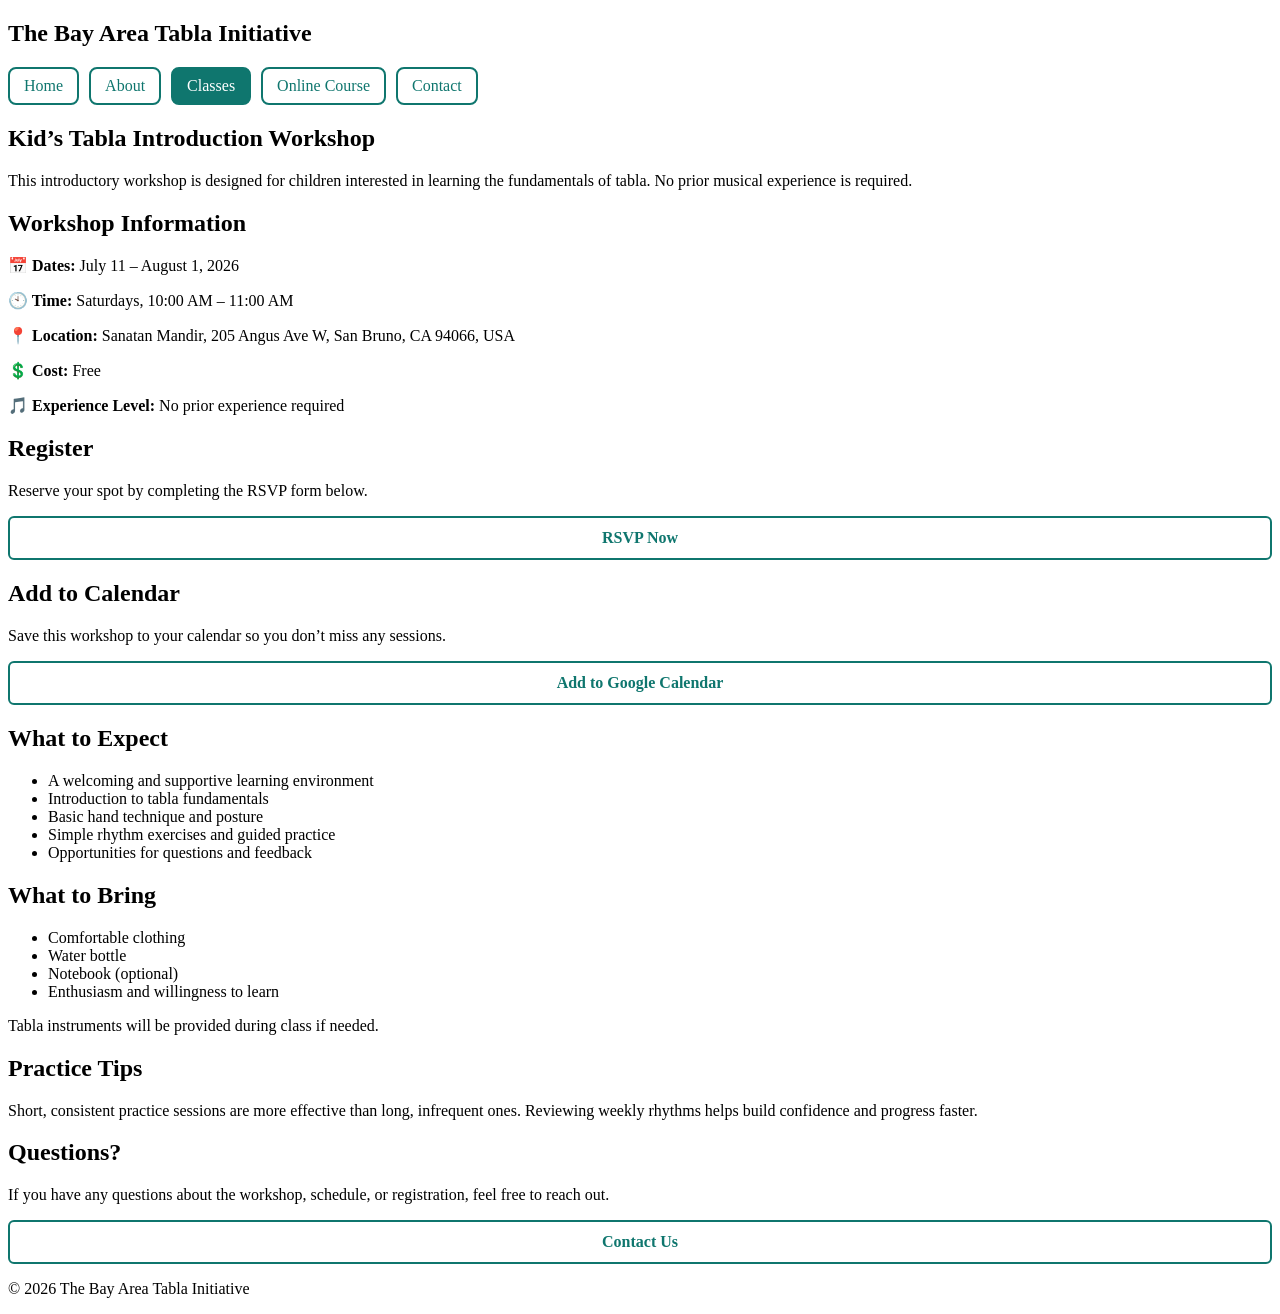
==== class-details.html @ 7f8983ab "Add files via upload" ====
<!DOCTYPE html>
<html lang="en">
<head>
  <meta charset="UTF-8">
  <meta name="viewport" content="width=device-width, initial-scale=1.0">

  <title>Class Details</title>

  <link rel="stylesheet" href="css/style.css">

  <style>
    :root {
      --accent: #0f766e;
    }

    .top-nav {
      display: flex;
      gap: 10px;
      flex-wrap: wrap;
      margin-top: 10px;
    }

    .top-nav a {
      display: inline-block;
      padding: 8px 14px;
      border: 2px solid var(--accent);
      border-radius: 8px;
      text-decoration: none;
      color: var(--accent);
      font-weight: 500;
      transition: 0.2s ease;
    }

    .top-nav a:hover {
      background: var(--accent);
      color: white;
    }

    .top-nav a.active {
      background: var(--accent);
      color: white;
      border-color: var(--accent);
    }

    .button-group {
      display: flex;
      flex-direction: column;
      gap: 12px;
      margin-top: 12px;
    }

    .button {
      display: inline-block;
      padding: 11px 16px;
      border-radius: 6px;
      font-weight: 600;
      text-align: center;
      text-decoration: none;
      cursor: pointer;
      transition: 0.2s ease;

      background: transparent;
      color: var(--accent);
      border: 2px solid var(--accent);
    }

    .button:hover {
      background: var(--accent);
      color: white;
    }
  </style>
</head>

<body>

<header>
  <div class="container">

    <h2 class="logo">The Bay Area Tabla Initiative</h2>

    <nav class="top-nav">
      <a href="index.html">Home</a>
      <a href="about.html">About</a>
      <a href="classes.html" class="active">Classes</a>
      <a href="video-course.html">Online Course</a>
      <a href="contact.html">Contact</a>
    </nav>

  </div>
</header>

<section class="page container">

  <h1>Kid’s Tabla Introduction Workshop</h1>

  <p>
    This introductory workshop is designed for children interested in learning the fundamentals of tabla.
    No prior musical experience is required.
  </p>

  <div class="card">

    <h2>Workshop Information</h2>

    <p><strong>📅 Dates:</strong> July 11 – August 1, 2026</p>
    <p><strong>🕙 Time:</strong> Saturdays, 10:00 AM – 11:00 AM</p>
    <p><strong>📍 Location:</strong> Sanatan Mandir, 205 Angus Ave W, San Bruno, CA 94066, USA</p>
    <p><strong>💲 Cost:</strong> Free</p>
    <p><strong>🎵 Experience Level:</strong> No prior experience required</p>

  </div>

  <div class="card">

    <h2>Register</h2>

    <p>Reserve your spot by completing the RSVP form below.</p>

    <div class="button-group">
      <a href="https://docs.google.com/forms/d/e/1FAIpQLSdytJOM2w0bUhGbhed3VSJXlwYV1W7b4aD1RBfQXOoZvUHRUg/viewform?usp=header"
         class="button"
         target="_blank"
         rel="noopener noreferrer">
        RSVP Now
      </a>
    </div>

  </div>

  <div class="card">

    <h2>Add to Calendar</h2>

    <p>Save this workshop to your calendar so you don’t miss any sessions.</p>

    <div class="button-group">
      <a class="button"
         target="_blank"
         rel="noopener noreferrer"
         href="https://calendar.google.com/calendar/render?action=TEMPLATE&text=Kid%27s%20Tabla%20Introduction%20Workshop&dates=20260711T100000/20260711T110000&location=Sanatan%20Mandir%2C%20205%20Angus%20Ave%20W%2C%20San%20Bruno%2C%20CA%2094066%2C%20USA&details=Kid%27s%20Tabla%20Introduction%20Workshop%20-%20Saturdays%2010-11am%2C%20July%2011%20to%20August%201%2C%202026.%20Free%204-week%20intro%20workshop%20for%20kids%20at%20Sanatan%20Mandir.&recur=RRULE:FREQ=WEEKLY;BYDAY=SA;UNTIL=20260801T170000Z">
        Add to Google Calendar
      </a>
    </div>

  </div>

  <div class="card">

    <h2>What to Expect</h2>

    <ul>
      <li>A welcoming and supportive learning environment</li>
      <li>Introduction to tabla fundamentals</li>
      <li>Basic hand technique and posture</li>
      <li>Simple rhythm exercises and guided practice</li>
      <li>Opportunities for questions and feedback</li>
    </ul>

  </div>

  <div class="card">

    <h2>What to Bring</h2>

    <ul>
      <li>Comfortable clothing</li>
      <li>Water bottle</li>
      <li>Notebook (optional)</li>
      <li>Enthusiasm and willingness to learn</li>
    </ul>

    <p>Tabla instruments will be provided during class if needed.</p>

  </div>

  <div class="card">

    <h2>Practice Tips</h2>

    <p>
      Short, consistent practice sessions are more effective than long, infrequent ones.
      Reviewing weekly rhythms helps build confidence and progress faster.
    </p>

  </div>

  <div class="card">

    <h2>Questions?</h2>

    <p>If you have any questions about the workshop, schedule, or registration, feel free to reach out.</p>

    <div class="button-group">
      <a href="contact.html" class="button">
        Contact Us
      </a>
    </div>

  </div>

</section>

<footer>
  <p>© 2026 The Bay Area Tabla Initiative</p>
</footer>

</body>
</html>
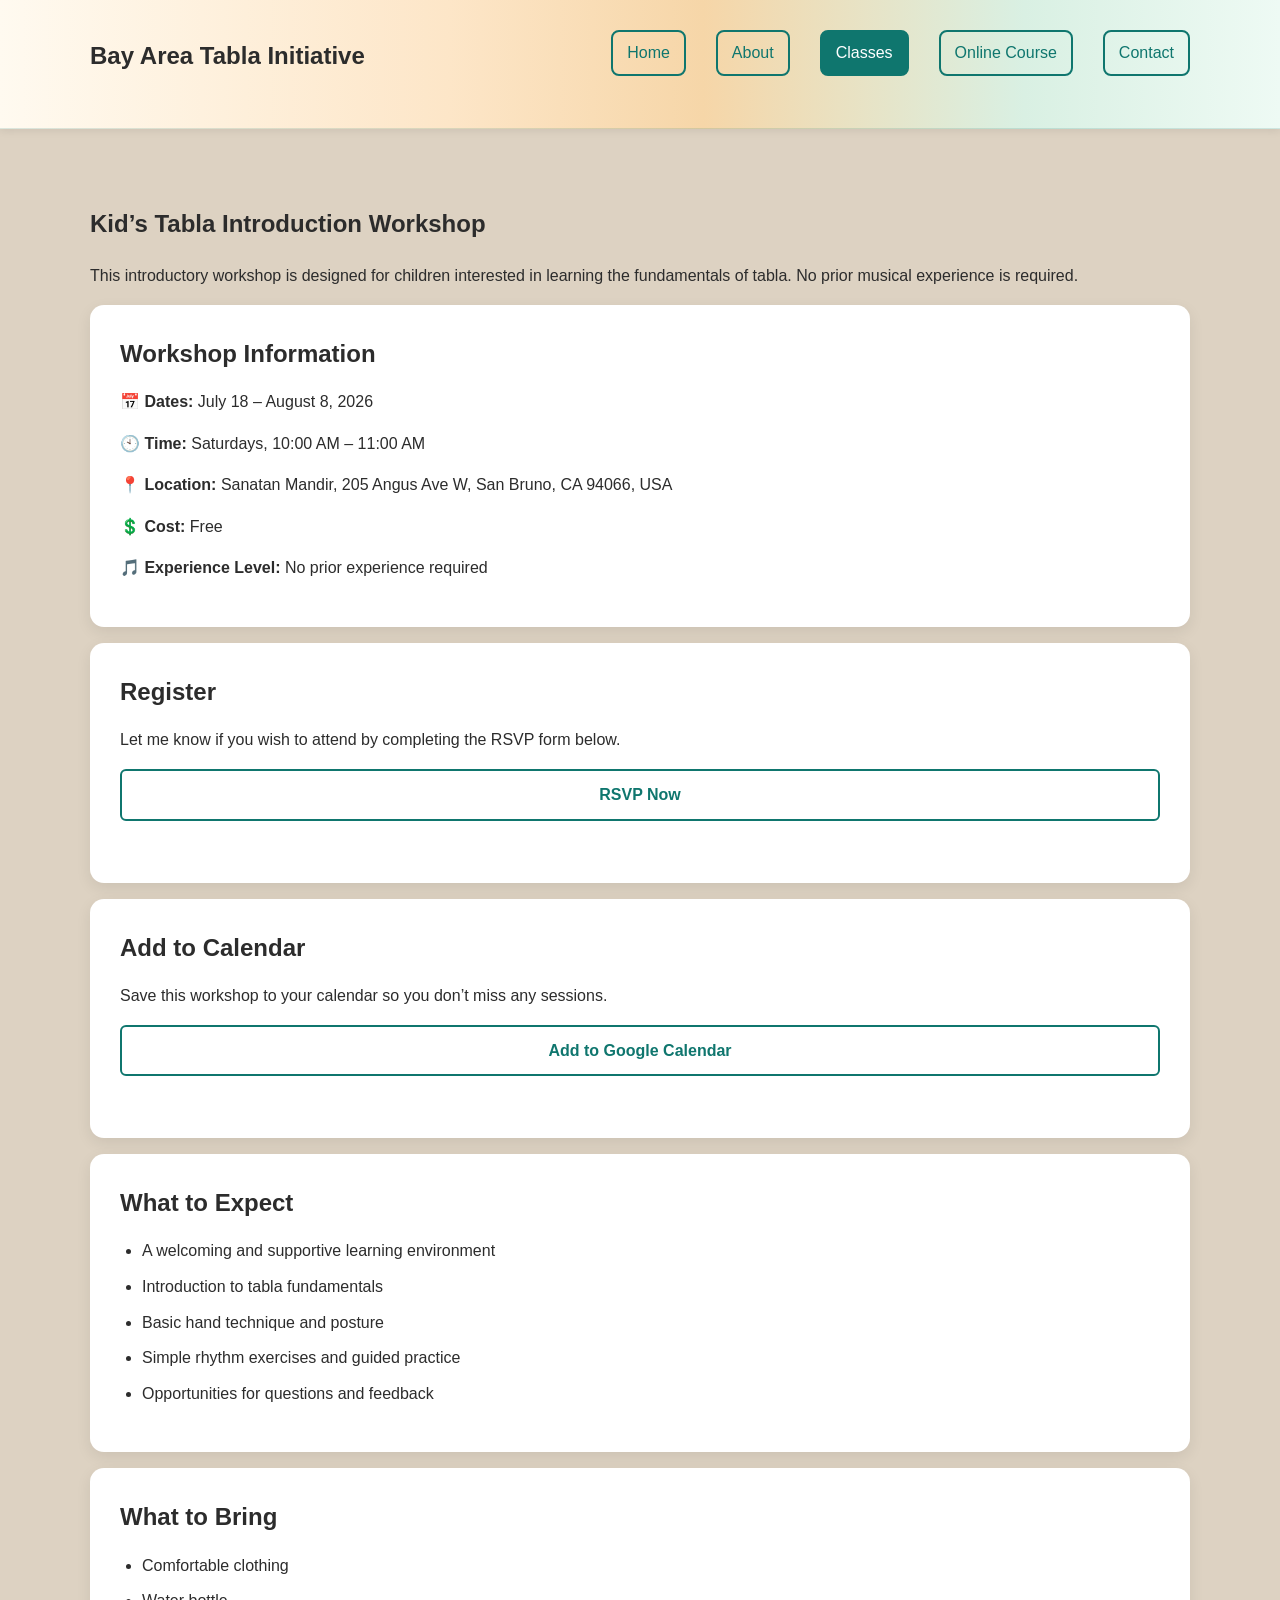
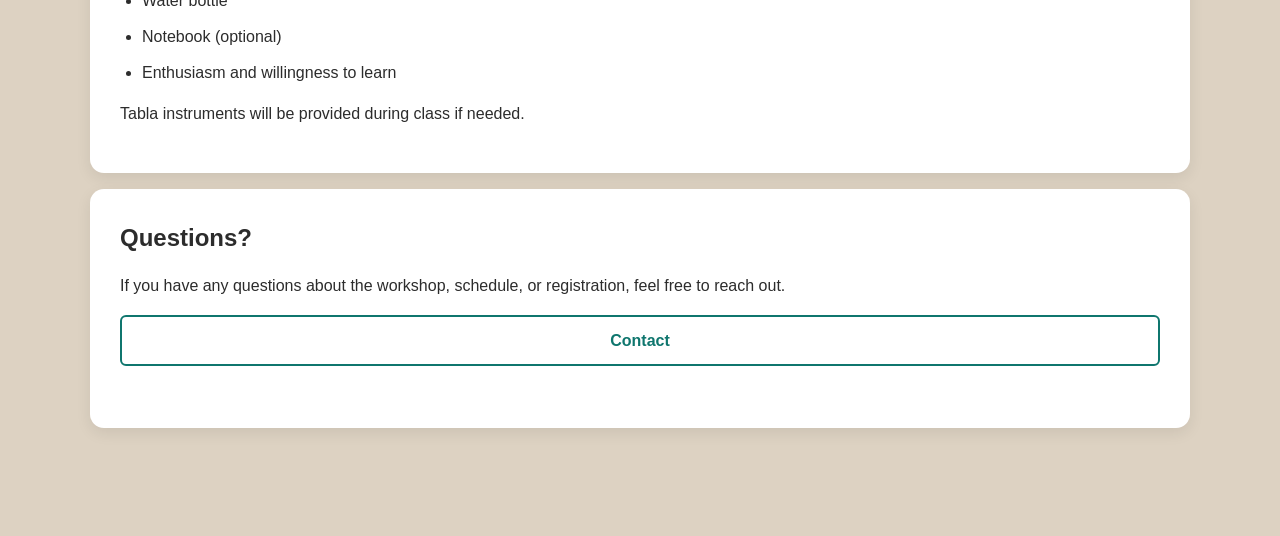
==== commit 2b440822: "Update class-details.html" ====
--- a/class-details.html
+++ b/class-details.html
@@ -76,7 +76,7 @@
 <header>
   <div class="container">
 
-    <h2 class="logo">The Bay Area Tabla Initiative</h2>
+    <h2 class="logo">Bay Area Tabla Initiative</h2>
 
     <nav class="top-nav">
       <a href="index.html">Home</a>
@@ -102,7 +102,7 @@
 
     <h2>Workshop Information</h2>
 
-    <p><strong>📅 Dates:</strong> July 11 – August 1, 2026</p>
+    <p><strong>📅 Dates:</strong> July 18 – August 8, 2026</p>
     <p><strong>🕙 Time:</strong> Saturdays, 10:00 AM – 11:00 AM</p>
     <p><strong>📍 Location:</strong> Sanatan Mandir, 205 Angus Ave W, San Bruno, CA 94066, USA</p>
     <p><strong>💲 Cost:</strong> Free</p>
@@ -114,7 +114,7 @@
 
     <h2>Register</h2>
 
-    <p>Reserve your spot by completing the RSVP form below.</p>
+    <p>Let me know if you wish to attend by completing the RSVP form below.</p>
 
     <div class="button-group">
       <a href="https://docs.google.com/forms/d/e/1FAIpQLSdytJOM2w0bUhGbhed3VSJXlwYV1W7b4aD1RBfQXOoZvUHRUg/viewform?usp=header"
@@ -137,7 +137,7 @@
       <a class="button"
          target="_blank"
          rel="noopener noreferrer"
-         href="https://calendar.google.com/calendar/render?action=TEMPLATE&text=Kid%27s%20Tabla%20Introduction%20Workshop&dates=20260711T100000/20260711T110000&location=Sanatan%20Mandir%2C%20205%20Angus%20Ave%20W%2C%20San%20Bruno%2C%20CA%2094066%2C%20USA&details=Kid%27s%20Tabla%20Introduction%20Workshop%20-%20Saturdays%2010-11am%2C%20July%2011%20to%20August%201%2C%202026.%20Free%204-week%20intro%20workshop%20for%20kids%20at%20Sanatan%20Mandir.&recur=RRULE:FREQ=WEEKLY;BYDAY=SA;UNTIL=20260801T170000Z">
+         href="https://calendar.google.com/calendar/render?action=TEMPLATE&text=Kid%27s%20Tabla%20Introduction%20Workshop&dates=20260718T100000/20260718T110000&location=Sanatan%20Mandir%2C%20205%20Angus%20Ave%20W%2C%20San%20Bruno%2C%20CA%2094066%2C%20USA&details=Kid%27s%20Tabla%20Introduction%20Workshop%20-%20Saturdays%2010-11am%2C%20July%2011%20to%20August%201%2C%202026.%20Free%204-week%20intro%20workshop%20for%20kids%20at%20Sanatan%20Mandir.&recur=RRULE:FREQ=WEEKLY;BYDAY=SA;UNTIL=20260808T170000Z">
         Add to Google Calendar
       </a>
     </div>
@@ -173,16 +173,6 @@
 
   </div>
 
-  <div class="card">
-
-    <h2>Practice Tips</h2>
-
-    <p>
-      Short, consistent practice sessions are more effective than long, infrequent ones.
-      Reviewing weekly rhythms helps build confidence and progress faster.
-    </p>
-
-  </div>
 
   <div class="card">
 
@@ -192,17 +182,11 @@
 
     <div class="button-group">
       <a href="contact.html" class="button">
-        Contact Us
+        Contact
       </a>
     </div>
 
   </div>
 
-</section>
-
-<footer>
-  <p>© 2026 The Bay Area Tabla Initiative</p>
-</footer>
-
 </body>
-</html>+</html>
--- a/css/style.css
+++ b/css/style.css
@@ -0,0 +1,144 @@
+/* ---------- COLORS ---------- */
+
+:root{
+    --primary:#0f766e;
+    --secondary:#0f766e;
+    --accent:#f4b942;
+    --background:#ddd2c2;
+    --text:#2c2c2c;
+}
+
+/* ---------- GENERAL ---------- */
+
+*{
+    margin:0;
+    padding:0;
+    box-sizing:border-box;
+    margin-bottom: 16px;
+}
+
+body{
+    font-family:Arial, Helvetica, sans-serif;
+    background:var(--background);
+    color:var(--text);
+    line-height:1.6;
+}
+
+.container{
+    width:90%;
+    max-width:1100px;
+    margin:auto;
+}
+
+/* ---------- HEADER ---------- */
+
+header{
+    background: linear-gradient(
+        90deg,
+        #fffaf0 0%,     /* soft warm ivory */
+        #fde6c8 35%,    /* light saffron */
+        #f6d6a8 55%,    /* muted orange */
+        #d9f0e3 80%,    /* soft green */
+        #eefaf4 100%    /* very light green */
+    );
+    box-shadow:0 2px 8px rgba(0,0,0,.08);
+    border-bottom: 1px solid rgba(15,118,110,0.15);
+}
+
+header .container{
+    display:flex;
+    justify-content:space-between;
+    align-items:center;
+    padding:20px 0;
+}
+
+nav a{
+    text-decoration:none;
+    margin-left:20px;
+    color:var(--text);
+    font-weight:bold;
+}
+
+nav a:hover{
+    color:var(--primary);
+}
+
+/* ---------- HERO ---------- */
+
+.hero{
+    background:
+        linear-gradient(rgba(0,0,0,0.45), rgba(0,0,0,0.45)),
+        url("../images/hero.png");
+
+    background-size: cover;
+    background-position: center;
+    color: white;
+    text-align: center;
+    padding: 120px 20px;
+}
+
+.hero h1{
+    font-size:3rem;
+}
+
+.hero p{
+    max-width:650px;
+    margin:20px auto;
+}
+
+.button{
+    display:inline-block;
+    background:white;
+    color:var(--primary);
+    padding:14px 28px;
+    border-radius:30px;
+    text-decoration:none;
+    font-weight:bold;
+}
+
+.button:hover{
+    transform:translateY(-2px);
+}
+
+/* ---------- CARDS ---------- */
+
+.cards{
+    display:grid;
+    grid-template-columns:repeat(auto-fit,minmax(250px,1fr));
+    gap:25px;
+    margin:60px auto;
+}
+
+.card{
+    background:white;
+    padding:30px;
+    border-radius:14px;
+    box-shadow:0 5px 15px rgba(0,0,0,.08);
+}
+
+.page{
+    padding:60px 0;
+}
+
+.page h1{
+    margin-bottom:20px;
+}
+
+/* ---------- FOOTER ---------- */
+
+footer{
+    margin-top:60px;
+    background:#222;
+    color:white;
+    text-align:center;
+    padding:25px;
+}
+.card ul{
+    margin-top:15px;
+    padding-left:22px;
+}
+
+.card li{
+    margin-bottom:10px;
+    line-height:1.6;
+}
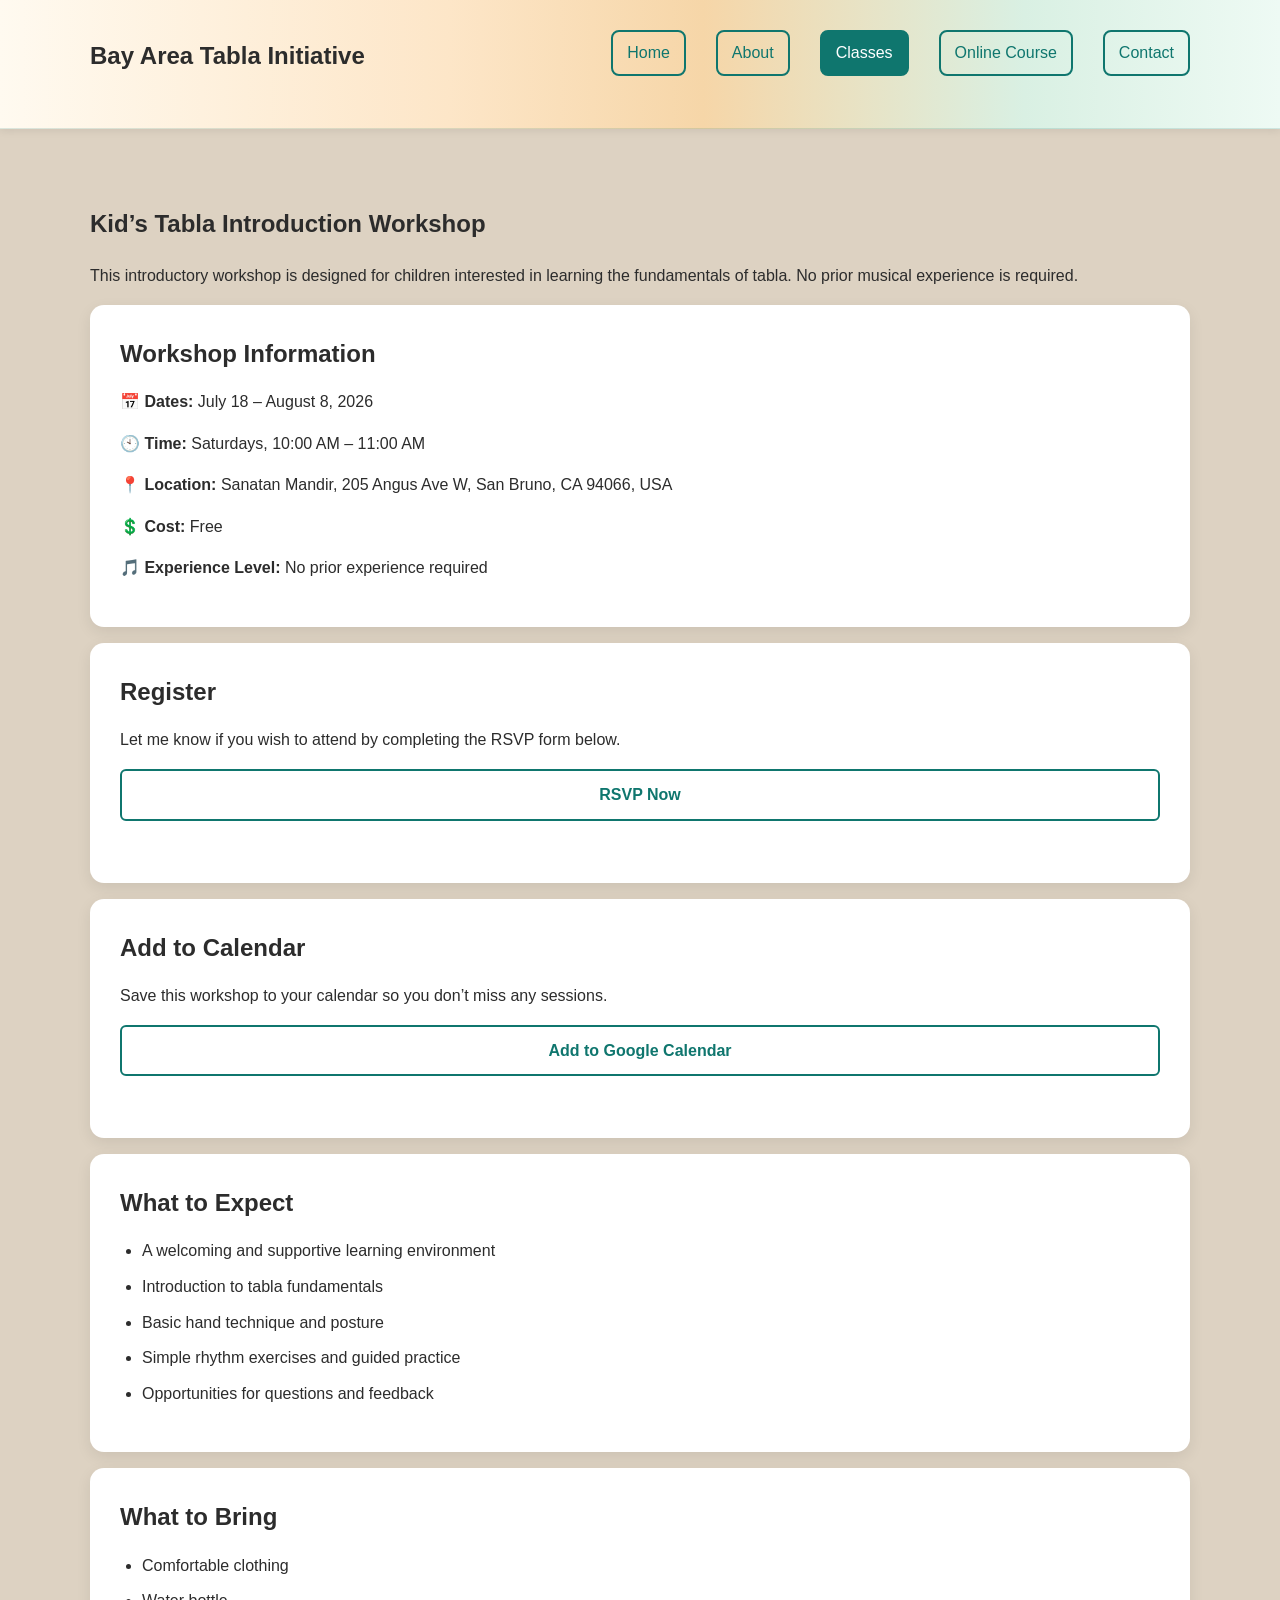
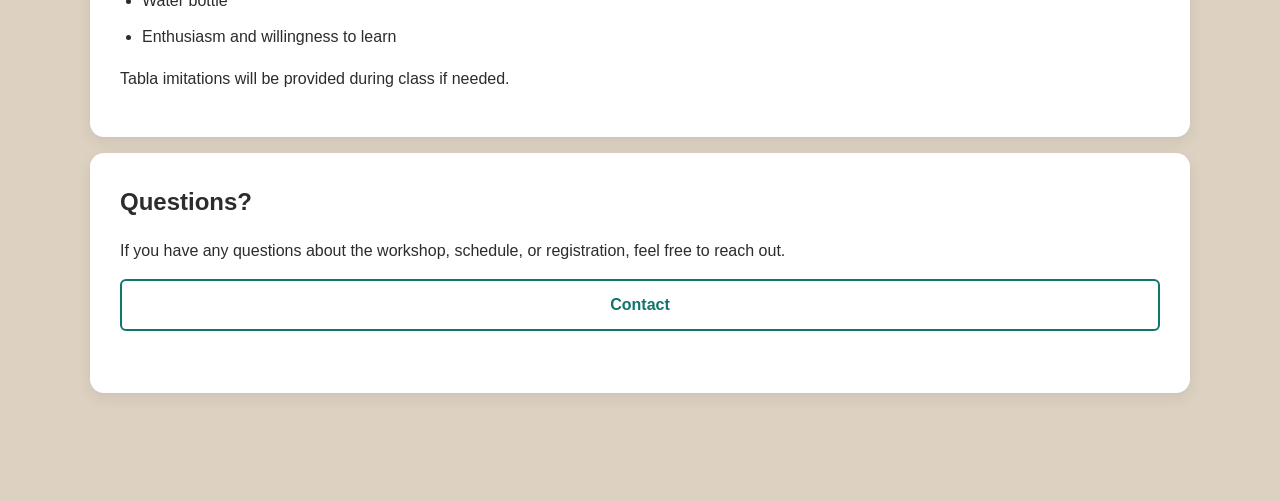
==== commit 163748bd: "Update class-details.html" ====
--- a/class-details.html
+++ b/class-details.html
@@ -165,11 +165,10 @@
     <ul>
       <li>Comfortable clothing</li>
       <li>Water bottle</li>
-      <li>Notebook (optional)</li>
       <li>Enthusiasm and willingness to learn</li>
     </ul>
 
-    <p>Tabla instruments will be provided during class if needed.</p>
+    <p>Tabla imitations will be provided during class if needed.</p>
 
   </div>
 
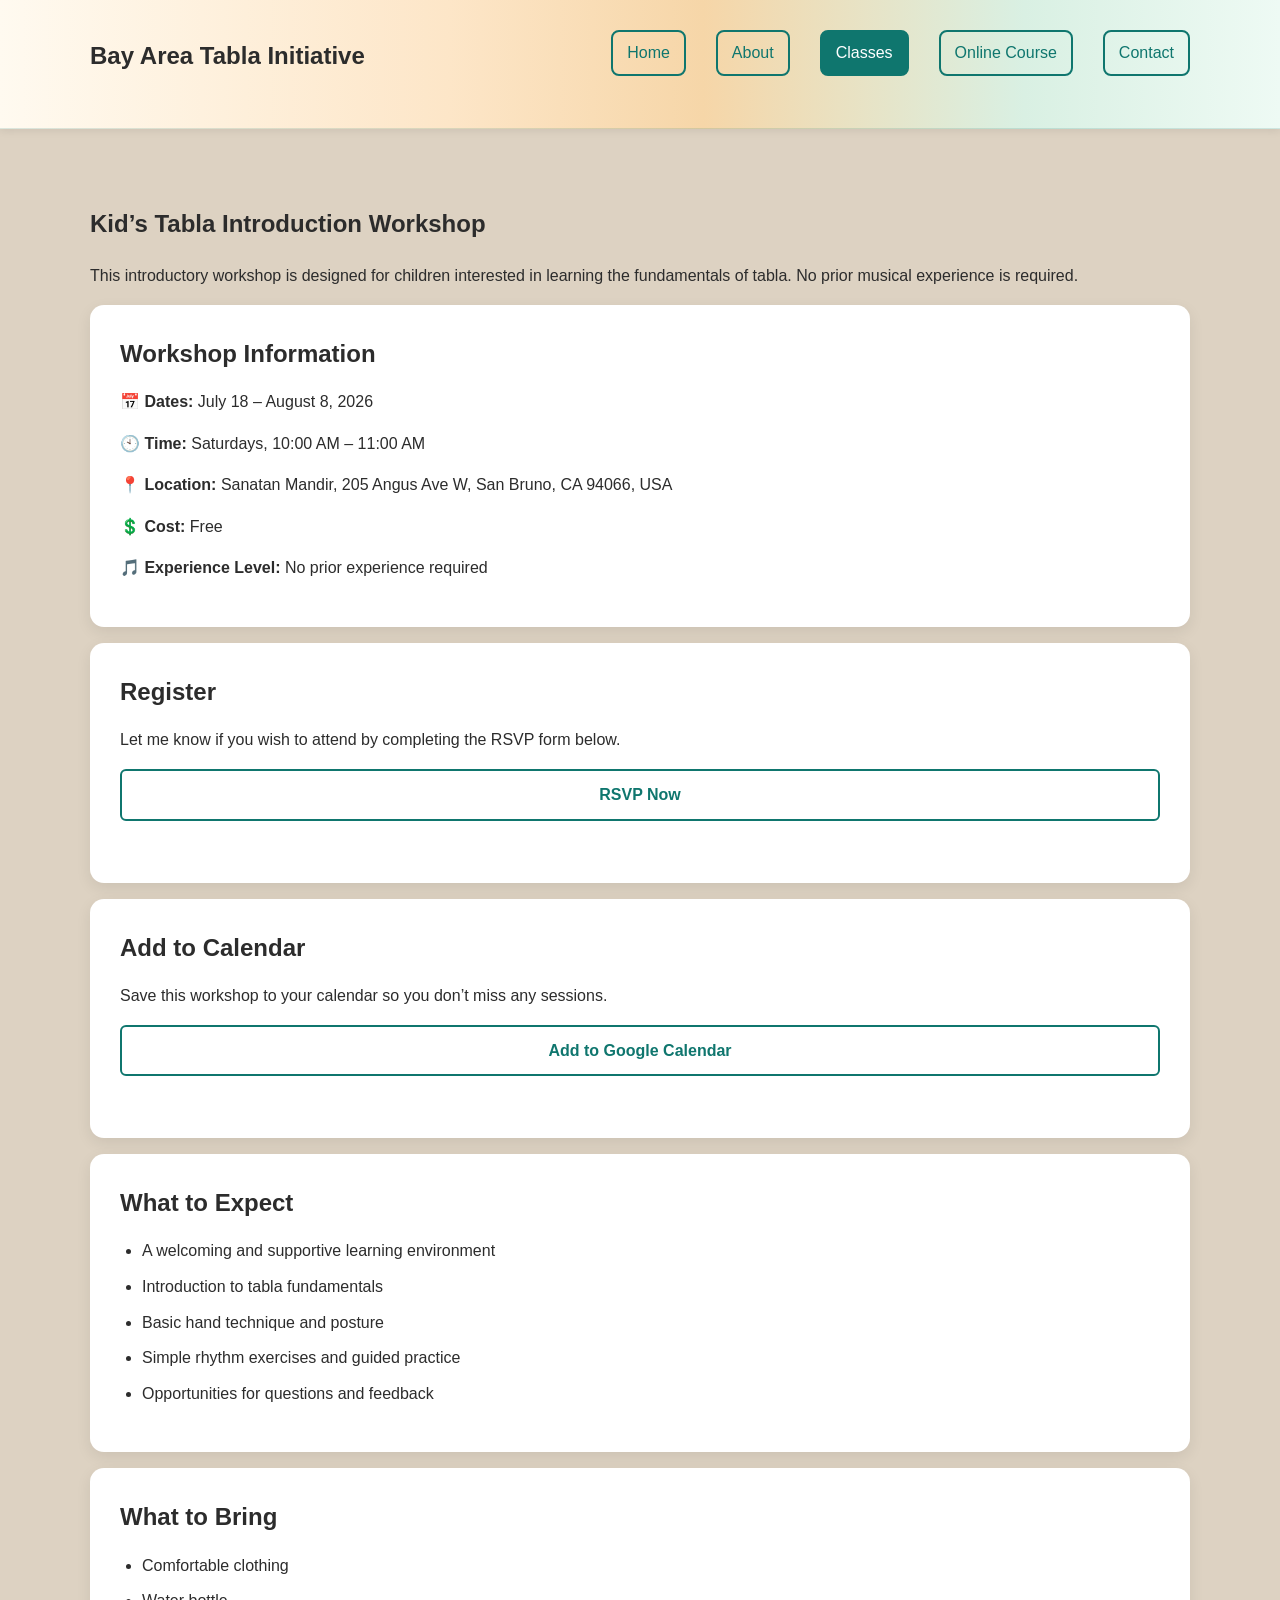
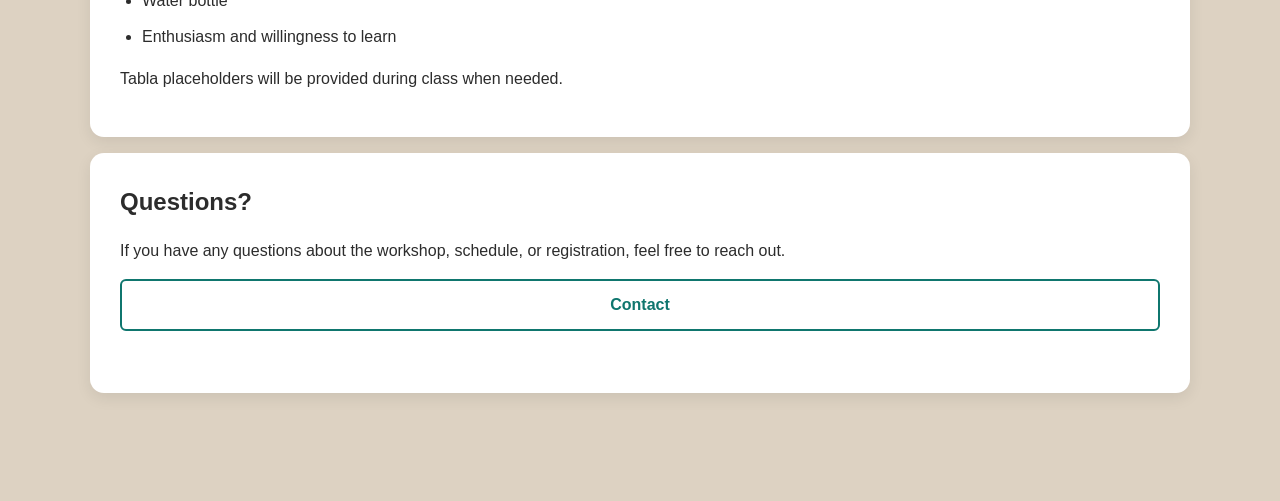
==== commit 617e1698: "Update class-details.html" ====
--- a/class-details.html
+++ b/class-details.html
@@ -168,7 +168,7 @@
       <li>Enthusiasm and willingness to learn</li>
     </ul>
 
-    <p>Tabla imitations will be provided during class if needed.</p>
+    <p>Tabla placeholders will be provided during class when needed.</p>
 
   </div>
 
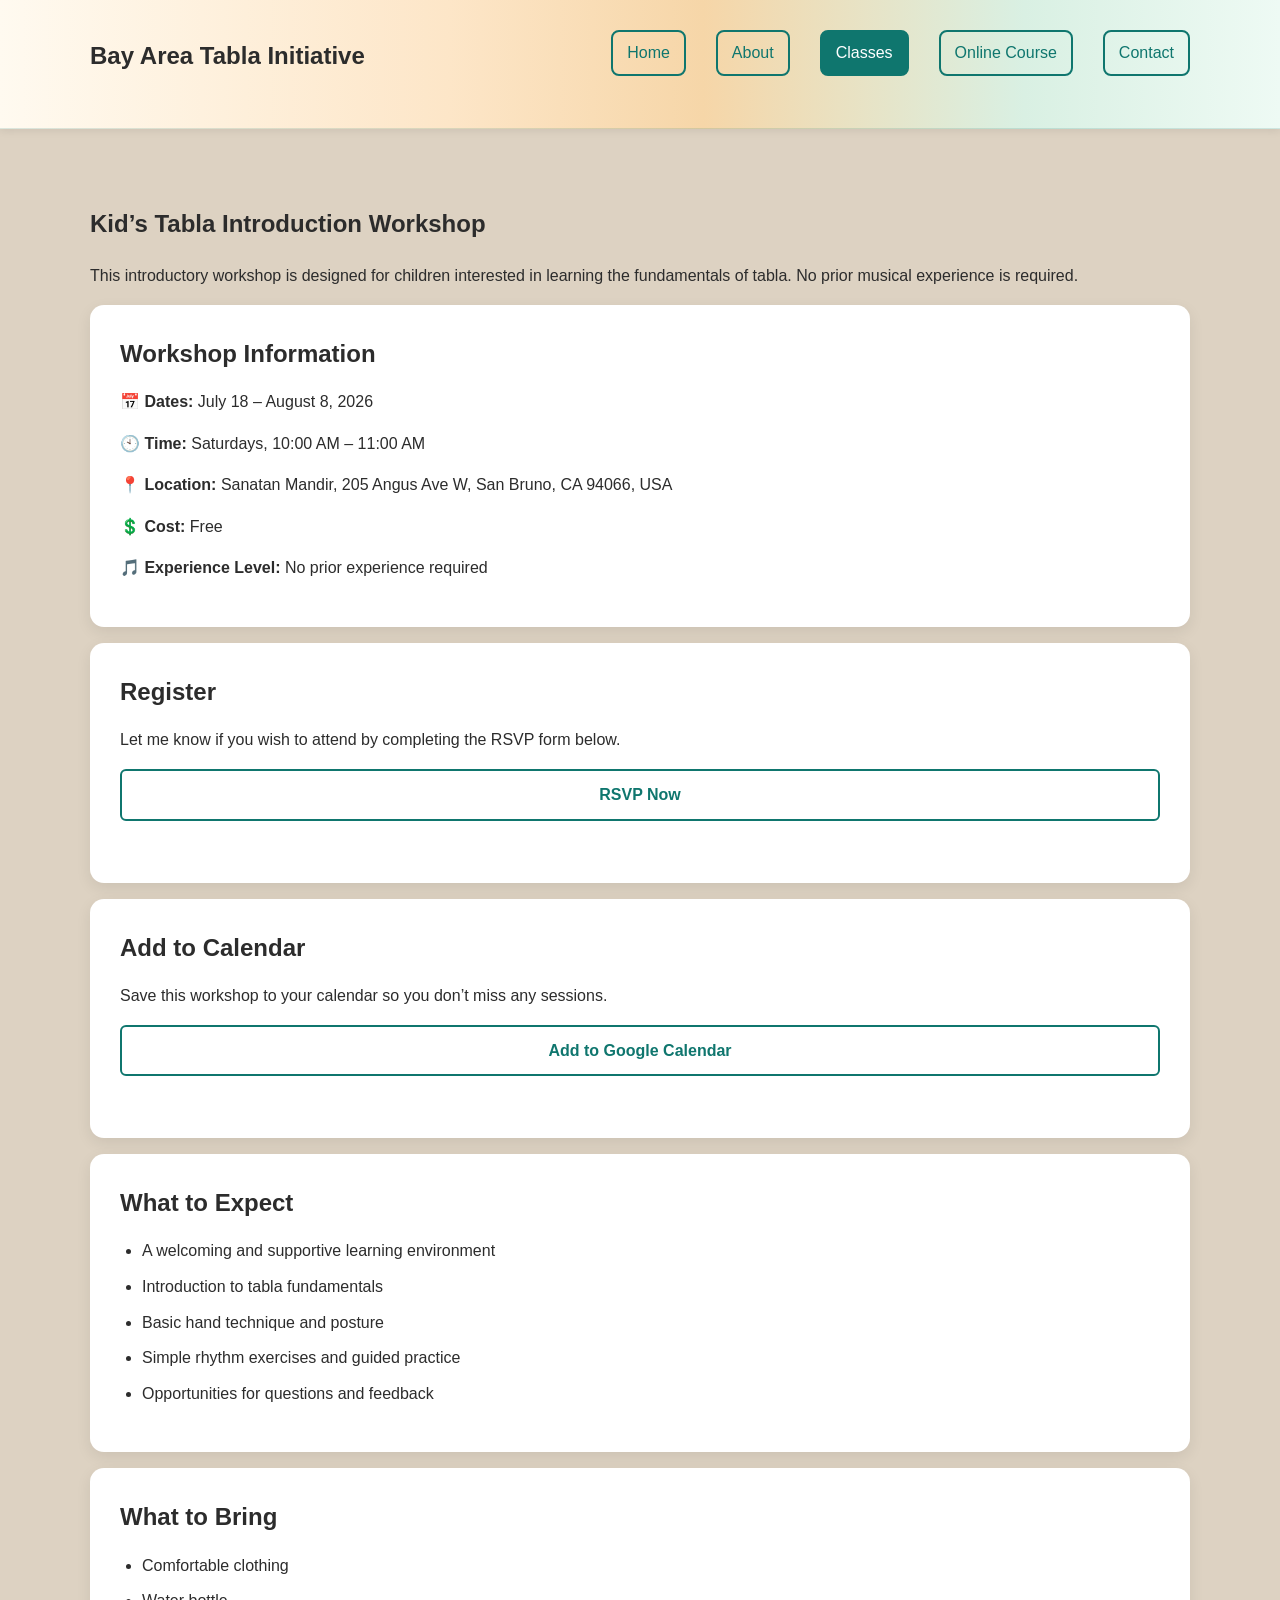
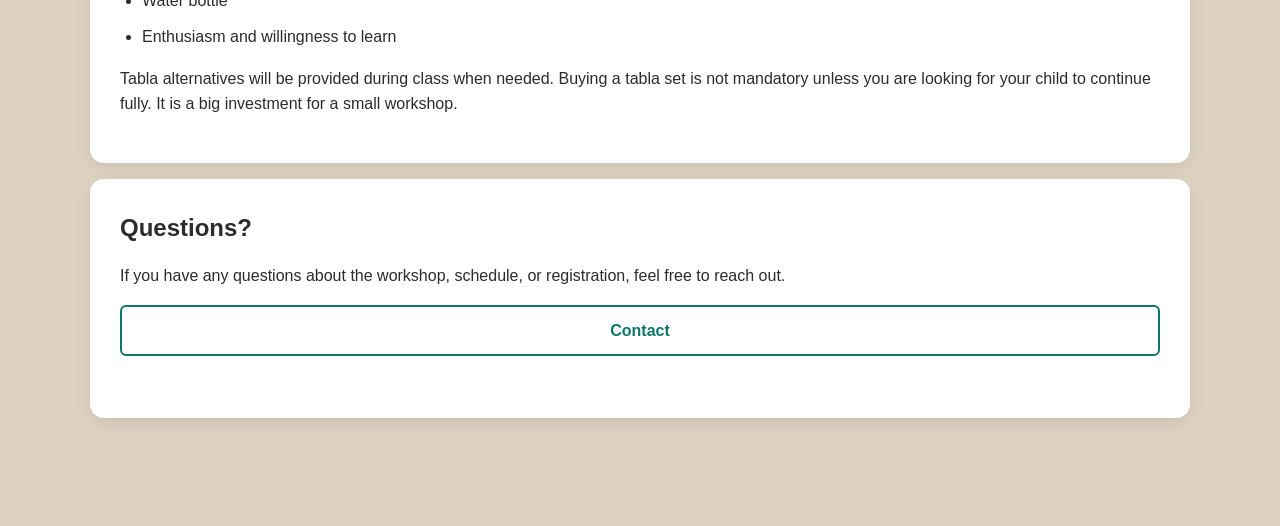
==== commit 8fcfc5ea: "Update class-details.html" ====
--- a/class-details.html
+++ b/class-details.html
@@ -137,7 +137,7 @@
       <a class="button"
          target="_blank"
          rel="noopener noreferrer"
-         href="https://calendar.google.com/calendar/render?action=TEMPLATE&text=Kid%27s%20Tabla%20Introduction%20Workshop&dates=20260718T100000/20260718T110000&location=Sanatan%20Mandir%2C%20205%20Angus%20Ave%20W%2C%20San%20Bruno%2C%20CA%2094066%2C%20USA&details=Kid%27s%20Tabla%20Introduction%20Workshop%20-%20Saturdays%2010-11am%2C%20July%2011%20to%20August%201%2C%202026.%20Free%204-week%20intro%20workshop%20for%20kids%20at%20Sanatan%20Mandir.&recur=RRULE:FREQ=WEEKLY;BYDAY=SA;UNTIL=20260808T170000Z">
+         href="https://calendar.google.com/calendar/render?action=TEMPLATE&text=Kid%27s%20Tabla%20Introduction%20Workshop&dates=20260718T100000/20260718T110000&location=Sanatan%20Mandir%2C%20205%20Angus%20Ave%20W%2C%20San%20Bruno%2C%20CA%2094066%2C%20USA&details=Kid%27s%20Tabla%20Introduction%20Workshop%20-%20Saturdays%2010-11am%2C%20July%2018%20to%20August%208%2C%202026.%20Free%204-week%20intro%20workshop%20for%20kids%20at%20Sanatan%20Mandir.&recur=RRULE%3AFREQ%3DWEEKLY%3BBYDAY%3DSA%3BUNTIL%3D20260808T170000Z">
         Add to Google Calendar
       </a>
     </div>
@@ -168,7 +168,7 @@
       <li>Enthusiasm and willingness to learn</li>
     </ul>
 
-    <p>Tabla placeholders will be provided during class when needed.</p>
+    <p>Tabla alternatives will be provided during class when needed. Buying a tabla set is not mandatory unless you are looking for your child to continue fully. It is a big investment for a small workshop.</p>
 
   </div>
 
